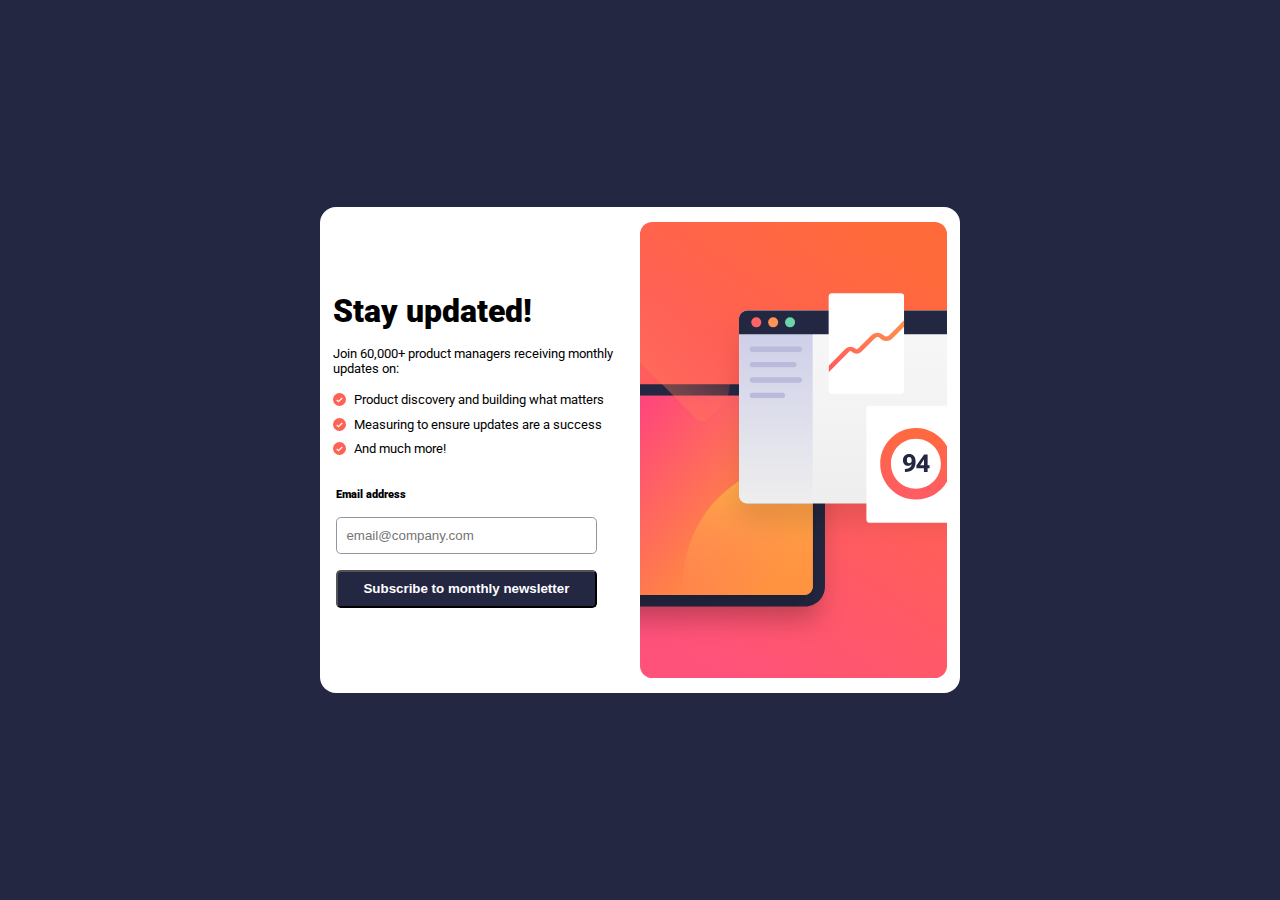
==== index.html @ b526f987 "Add new changes on style file and JS file" ====
<!DOCTYPE html>
<html lang="en">
<head>
  <meta charset="UTF-8">
  <meta name="viewport" content="width=device-width, initial-scale=1.0"> <!-- displays site properly based on user's device -->
  <link rel="icon" type="image/png" sizes="32x32" href="./assets/images/favicon-32x32.png">
  <link rel="stylesheet" href="/styles.css">
  <link rel="preconnect" href="https://fonts.googleapis.com">
  <link rel="preconnect" href="https://fonts.gstatic.com" crossorigin>
  <link href="https://fonts.googleapis.com/css2?family=Manrope:wght@200..800&family=Playfair+Display:ital,wght@0,400..900;1,400..900&family=Roboto:ital,wght@0,100;0,300;0,400;0,500;0,700;0,900;1,100;1,300;1,400;1,500;1,700;1,900&display=swap" rel="stylesheet">
  <title>Frontend Mentor | Newsletter sign-up form with success message</title>
</head>
<body>

  <!-- Sign-up form start -->

  <main class="main-container" id="main-container">
    <section class="information-section">
      <div class="heading-section">
        <h1> Stay updated!</h1>
        <p>Join 60,000+ product managers receiving monthly updates on:</p>
        <ul>
          <li><img src="/assets/images/icon-list.svg" alt=""><p>Product discovery and building what matters</p></li>
          <li><img src="/assets/images/icon-list.svg" alt=""><p>Measuring to ensure updates are a success</p></li>
          <li><img src="/assets/images/icon-list.svg" alt=""><p>And much more!</p></li>
        </ul>
      </div>
      <form action="">
        <div class="label-container">
        <label for="email">Email address</label>
        <label for="email" id="error-state">Valid email required</label>
        </div>
        <input type="email" name="email" id="email-input" placeholder="email@company.com">
        <button id = 'validate-email' type="submit">Subscribe to monthly newsletter</button>
      </form>
    </section>
    <section class="image-container">
      <img src="/assets/images/illustration-sign-up-desktop.svg" alt="">
    </section>
  </main>
  <main class="main-success-section">
    <section class="success-section" id="success-section">
      <img src="/assets/images/icon-success.svg" alt="">
      <h1>Thanks for subscribing!</h1>
      <p>  A confirmation email has been sent to <span id=" user-email">ash@loremcompany.com</span>. 
        Please open it and click the button inside to confirm your subscription.</p>
      <button> Dismiss message</button>
    </section>
  </main>

 <script src="/app.js"></script>

  

  
  
  

  
  

  

  <!-- Sign-up form end -->

  <!-- Success message start -->
  <!--
  



 
  -->

  <!-- Success message end -->
</body>
</html>
---- styles.css ----
*{
    margin: 0;
    padding: 0;
    box-sizing: border-box;
}

:root{
  --DarkSlateGrey: hsl(234, 29%, 20%);
  --CharcoalGrey: hsl(235, 18%, 26%);
  --Grey: hsl(231, 7%, 60%);
  --White:hsl(0, 0%, 100%);
  --Tomato:hsl(4, 93%, 59%);
}

body{
  display: flex;
  flex-direction: column;
  align-items: center;
  justify-content: center;
  height: 100dvh;
  background-color: var(--DarkSlateGrey);
  font-family: "Roboto", sans-serif;
}

.main-container{
  display: grid;
  grid-template-columns: repeat(2, 50%);
  max-width: 40rem;
  max-height: 35rem;
  border-radius: 1rem;
  background-color: var(--White);
  padding: 0.8rem;
  position: absolute;
}


.information-section{
  display: flex;
  flex-direction: column;
  align-items: center;
  justify-content: center;
  text-align: left;
}

.information-section .heading-section{
  display: flex;
  flex-direction: column;
  gap: 1rem;
  margin-bottom: 2rem;
}


.information-section h1{
  font-size: 2rem;
  font-weight: 900;
}

.information-section p{
  font-size: 0.8rem;
}


.heading-section ul{
  list-style: none;
  display: flex;
  flex-direction: column;
  gap: 0.6rem;
}

.heading-section ul li img{
  width: 0.8rem;
  height: 0.8rem;
}

.heading-section ul li{
  display: flex;
  align-items: center;
  gap: 0.5rem;
}

.image-container img{
  height: 100%;
  width: 100%;
}

form{
  display: flex;
  flex-direction: column;
  gap: 1rem;
  width: 85%;
  margin-right: 2.5rem;
}

.label-container{
  display: flex;
  justify-content: space-between;
}

#error-state{
  color: var(--Tomato);
  visibility: hidden;
}

form label{
  font-size: 0.7rem;
  font-weight: 900;
}

form input{
  padding: 0.6rem;
  border-radius: 0.3rem;
  border: solid 0.11rem var(--Grey);
}

form button{
  background-color: var(--DarkSlateGrey);
  color: var(--White);
  font-weight: 600;
  padding: 0.6rem;
  border-radius: 0.3rem;
  cursor: pointer;
  transition: 1s;
}


.success-section{
  max-width: 20rem;
  background-color: var(--White);
  max-height: 20rem;
  display: flex;
  gap: 1rem;
  flex-direction: column;
  align-items:flex-start;
  justify-content: center;
  border-radius: 1rem;
  padding: 2rem;
  position: relative;
  visibility: hidden;
}

.success-section img{
  width: 2rem;
  height: 2rem;
}

.success-section p{
  font-size: 0.8rem;
  line-height: 1.2;
  text-align: left;
}

.success-section p span{
  font-weight: 900;
}

.success-section button{
  background-color: var(--DarkSlateGrey);
  color: var(--White);
  padding: 0.7rem;
  border: transparent;
  border-radius: 0.3rem;
  width: 100%;
  cursor: pointer;
  font-weight: 600;
}

.success-section button:hover{
  box-shadow: 0.2rem 0.5rem 1.1rem var(--Tomato);
  background-color: var(--Tomato);

}

/*
form input{
  padding: 0.6rem;
  background-color: #e0aa96;
  border: solid #f68d6d;
  color: #f68d6d;
  border-radius: 0.3rem;
}

*/
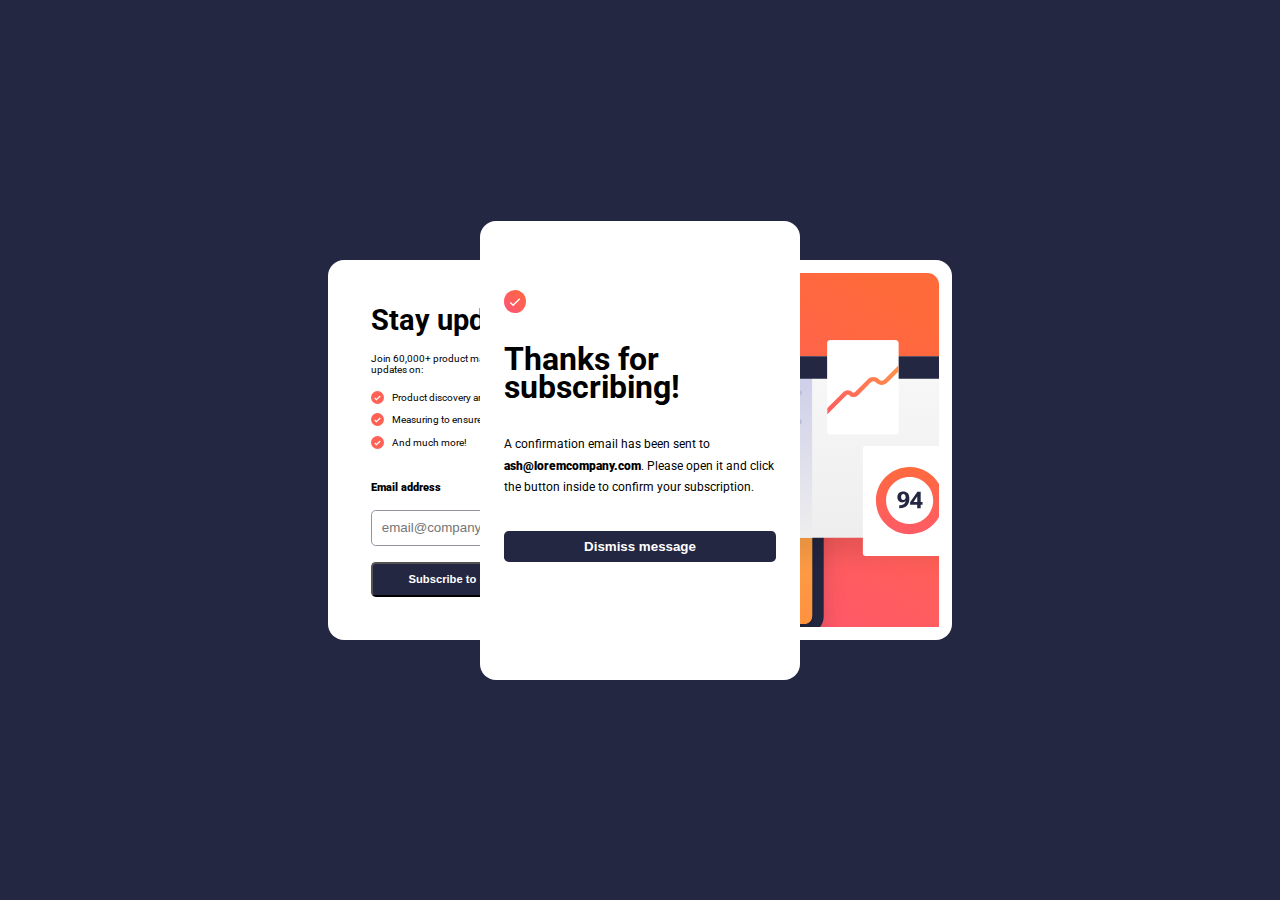
==== commit 1b2bb122: "New files updated for responsive design" ====
--- a/index.html
+++ b/index.html
@@ -2,7 +2,7 @@
 <html lang="en">
 <head>
   <meta charset="UTF-8">
-  <meta name="viewport" content="width=device-width, initial-scale=1.0"> <!-- displays site properly based on user's device -->
+  <meta name="viewport" content="width=device-width, initial-scale=1.0">
   <link rel="icon" type="image/png" sizes="32x32" href="./assets/images/favicon-32x32.png">
   <link rel="stylesheet" href="/styles.css">
   <link rel="preconnect" href="https://fonts.googleapis.com">
@@ -11,10 +11,10 @@
   <title>Frontend Mentor | Newsletter sign-up form with success message</title>
 </head>
 <body>
-
-  <!-- Sign-up form start -->
-
   <main class="main-container" id="main-container">
+    <section class="image-container">
+        
+    </section>
     <section class="information-section">
       <div class="heading-section">
         <h1> Stay updated!</h1>
@@ -34,44 +34,16 @@
         <button id = 'validate-email' type="submit">Subscribe to monthly newsletter</button>
       </form>
     </section>
-    <section class="image-container">
-      <img src="/assets/images/illustration-sign-up-desktop.svg" alt="">
+  </main>
+  <main class="main-success-section" id="success-section">
+    <section class="success-section"  >
+      <img src="/assets/images/icon-success.svg" alt="">
+      <h1>Thanks for subscribing!</h1>
+      <p> A confirmation email has been sent to <span>ash@loremcompany.com</span>. 
+        Please open it and click the button inside to confirm your subscription.</p>
+      <button id="dismiss-buttton"> Dismiss message</button>
     </section>
   </main>
-  <main class="main-success-section">
-    <section class="success-section" id="success-section">
-      <img src="/assets/images/icon-success.svg" alt="">
-      <h1>Thanks for subscribing!</h1>
-      <p>  A confirmation email has been sent to <span id=" user-email">ash@loremcompany.com</span>. 
-        Please open it and click the button inside to confirm your subscription.</p>
-      <button> Dismiss message</button>
-    </section>
-  </main>
-
- <script src="/app.js"></script>
-
-  
-
-  
-  
-  
-
-  
-  
-
-  
-
-  <!-- Sign-up form end -->
-
-  <!-- Success message start -->
-  <!--
-  
-
-
-
- 
-  -->
-
-  <!-- Success message end -->
+  <script src="/app.js"></script>
 </body>
 </html>--- a/styles.css
+++ b/styles.css
@@ -1,3 +1,12 @@
+
+body{
+    display: flex;
+    align-items: center;
+    justify-content: center;
+    background-color: var(--DarkSlateGrey);
+    font-family: "Roboto", sans-serif;
+}
+
 *{
     margin: 0;
     padding: 0;
@@ -12,171 +21,205 @@
   --Tomato:hsl(4, 93%, 59%);
 }
 
-body{
-  display: flex;
-  flex-direction: column;
-  align-items: center;
-  justify-content: center;
-  height: 100dvh;
-  background-color: var(--DarkSlateGrey);
-  font-family: "Roboto", sans-serif;
-}
+/* Mobile version */
 
 .main-container{
-  display: grid;
-  grid-template-columns: repeat(2, 50%);
-  max-width: 40rem;
-  max-height: 35rem;
-  border-radius: 1rem;
   background-color: var(--White);
   padding: 0.8rem;
+  border-radius: 1rem;
   position: absolute;
 }
 
+.image-container{
+    min-height: 265px;
+    width: 350px;
+    background-image: url(/assets/images/illustration-sign-up-mobile.svg);
+    background-repeat: no-repeat;
+    background-size:100%;
+}
 
 .information-section{
-  display: flex;
-  flex-direction: column;
-  align-items: center;
-  justify-content: center;
-  text-align: left;
-}
-
-.information-section .heading-section{
-  display: flex;
-  flex-direction: column;
-  gap: 1rem;
-  margin-bottom: 2rem;
-}
-
-
-.information-section h1{
-  font-size: 2rem;
-  font-weight: 900;
-}
-
-.information-section p{
-  font-size: 0.8rem;
-}
-
-
-.heading-section ul{
-  list-style: none;
-  display: flex;
-  flex-direction: column;
-  gap: 0.6rem;
-}
-
-.heading-section ul li img{
-  width: 0.8rem;
-  height: 0.8rem;
-}
-
-.heading-section ul li{
-  display: flex;
-  align-items: center;
-  gap: 0.5rem;
-}
-
-.image-container img{
-  height: 100%;
-  width: 100%;
-}
-
-form{
-  display: flex;
-  flex-direction: column;
-  gap: 1rem;
-  width: 85%;
-  margin-right: 2.5rem;
-}
-
+    font-size: 0.8rem;
+    padding: 1.9rem;
+    width: 100%;
+  }
+  
+  .information-section .heading-section{
+    display: flex;
+    flex-direction: column;
+    gap: 1rem;
+    margin-bottom: 2rem;
+  }
+
+  .heading-section ul{
+    list-style: none;
+    display: flex;
+    flex-direction: column;
+    gap: 0.6rem;
+  }
+
+  .heading-section ul li img{
+    width: 0.8rem;
+    height: 0.8rem;
+  }
+
+  .heading-section ul li{
+    display: flex;
+    align-items: center;
+    gap: 0.5rem;
+  }
+
+  form{
+    display: flex;
+    flex-direction: column;
+    gap: 1rem;
+    width: 100%;
+    margin-right: 2.2rem;
+  }
+
+  
 .label-container{
-  display: flex;
-  justify-content: space-between;
-}
-
-#error-state{
-  color: var(--Tomato);
-  visibility: hidden;
-}
-
-form label{
-  font-size: 0.7rem;
-  font-weight: 900;
-}
-
-form input{
-  padding: 0.6rem;
-  border-radius: 0.3rem;
-  border: solid 0.11rem var(--Grey);
-}
-
-form button{
-  background-color: var(--DarkSlateGrey);
-  color: var(--White);
-  font-weight: 600;
-  padding: 0.6rem;
-  border-radius: 0.3rem;
-  cursor: pointer;
-  transition: 1s;
-}
-
-
-.success-section{
-  max-width: 20rem;
-  background-color: var(--White);
-  max-height: 20rem;
-  display: flex;
-  gap: 1rem;
-  flex-direction: column;
-  align-items:flex-start;
-  justify-content: center;
-  border-radius: 1rem;
-  padding: 2rem;
-  position: relative;
-  visibility: hidden;
-}
-
-.success-section img{
-  width: 2rem;
-  height: 2rem;
-}
-
-.success-section p{
-  font-size: 0.8rem;
-  line-height: 1.2;
-  text-align: left;
-}
-
-.success-section p span{
-  font-weight: 900;
-}
-
-.success-section button{
-  background-color: var(--DarkSlateGrey);
-  color: var(--White);
-  padding: 0.7rem;
-  border: transparent;
-  border-radius: 0.3rem;
-  width: 100%;
-  cursor: pointer;
-  font-weight: 600;
-}
-
-.success-section button:hover{
-  box-shadow: 0.2rem 0.5rem 1.1rem var(--Tomato);
-  background-color: var(--Tomato);
-
-}
-
-/*
-form input{
-  padding: 0.6rem;
-  background-color: #e0aa96;
-  border: solid #f68d6d;
-  color: #f68d6d;
-  border-radius: 0.3rem;
-}
-
-*/+    display: flex;
+    justify-content: space-between;
+  }
+  
+  #error-state{
+    color: var(--Tomato);
+    visibility: hidden;
+  }
+  
+  form label{
+    font-size: 0.7rem;
+    font-weight: 900;
+  }
+  
+  form input{
+    padding: 0.6rem;
+    border-radius: 0.3rem;
+    border: solid 0.11rem var(--Grey);
+  }
+  
+  form button{
+    background-color: var(--DarkSlateGrey);
+    color: var(--White);
+    font-weight: 600;
+    padding: 0.6rem;
+    border-radius: 0.3rem;
+    cursor: pointer;
+  }
+
+  .main-success-section{
+    position: relative;
+    background-color: var(--White);
+    min-height: 459px;
+    visibility: hidden;
+  }
+
+  .success-section{
+    display: flex;
+    flex-direction: column;
+    gap: 2rem;
+    padding: 5rem 1.5rem;
+    align-items:flex-start;
+    justify-content: space-around;
+  }
+
+  .success-section img{
+    height: 2.5rem;
+    width: 2.5rem;
+  }
+
+  .success-section span{
+    font-weight: 900;
+  }
+
+  .success-section button{
+    background-color: var(--DarkSlateGrey);
+    color: var(--White);
+    padding: 0.5rem 4rem;
+    width: 100%;
+    font-weight: 700;
+    border-radius: 0.3rem;
+    margin-top: 12rem;
+    cursor: pointer;
+  }
+
+  /*Laptop version*/
+
+  @media(width > 472px){
+    body{
+      display: flex;
+      flex-direction: column;
+      align-items: center;
+      justify-content: center;
+      height: 100dvh;
+      background-color: var(--DarkSlateGrey);
+      font-family: "Roboto", sans-serif;
+    }
+
+    .main-container{
+      display: flex;
+      flex-direction: row-reverse;
+      max-width: 39rem;
+      max-height: 30rem;
+      border-radius: 1rem;
+      background-color: var(--White);
+      padding: 0.8rem;
+      position: absolute;
+
+    }
+
+    .information-section{
+      font-size: 0.6rem;
+    }
+
+    .heading-section h1{
+      font-size: 1.8rem;
+    }
+
+    .image-container{
+      background-image: url(/assets/images/illustration-sign-up-desktop.svg);
+      min-width: 290px;
+    }
+
+    form button{
+      font-size: 0.7rem;
+    }
+
+    .main-success-section{
+      display: flex;
+      align-items: center;
+      visibility: visible;
+      max-width: 20rem;
+      border-radius: 1rem;
+    }
+
+    .success-section h1{
+      margin-top: 0;
+      font-size: 2rem;
+      line-height: 0.9;
+    }
+
+    .success-section p{
+      font-size: 0.75rem;
+      line-height: 1.8;
+    }
+
+    .success-section img{
+      height: 1.4rem;
+      width: 1.4rem;
+      margin-top: -3rem;
+
+    }
+
+    .success-section button{
+      margin-top: 0;
+      border: transparent;
+    }
+
+    .success-section button:hover{
+      box-shadow: 0.2rem 0.5rem 1.1rem var(--Tomato);
+      background-color: var(--Tomato);
+    }
+
+  }